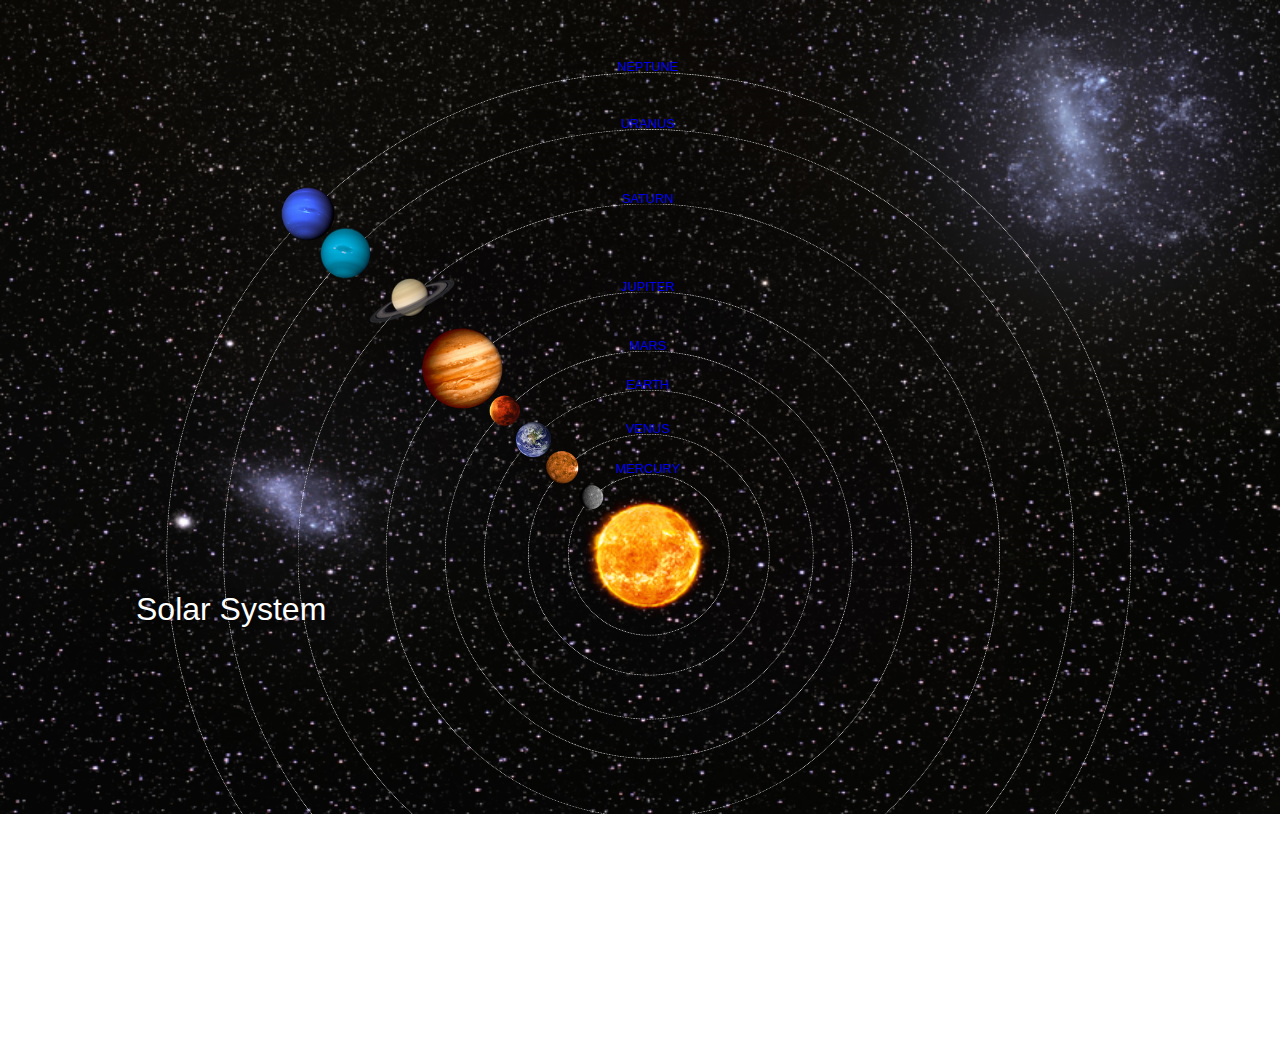
==== index.html @ 999a7844 "Created home page with images, html and css" ====
<!DOCTYPE html>
<html lang="en">
  <head>
    <meta charset="UTF-8" />
    <meta name="viewport" content="width=device-width, initial-scale=1.0" />
    <title>Solar System</title>
    <link rel="stylesheet" href="./styles.css" />
  </head>
  <body>
    <div class="container">
      <h1>Solar System</h1>
      <a href="#"
        ><img src="./solar-system/images/sun.png" class="sun" alt="The Sun"
      /></a>

      <div class="neptune-orbit orbit">
        <a href="#"
          ><img
            src="./solar-system/images/neptune.png"
            class="neptune planet"
            alt="Planet Neptune"
        /></a>
      </div>

      <div id="neptune-label" class="label-box">
        <a href="#">NEPTUNE</a>
      </div>

      <!-- Uranus -->

      <div class="uranus-orbit orbit">
        <a href="#"
          ><img
            src="./solar-system/images/uranus.png"
            class="uranus planet"
            alt="Planet Uranus"
        /></a>
      </div>

      <div id="uranus-label" class="label-box">
        <a href="#">URANUS</a>
      </div>

      <!-- Saturn -->

      <div class="saturn-orbit orbit">
        <a href="#"
          ><img
            src="./solar-system/images/saturn.png"
            class="saturn planet"
            alt="Planet Saturn"
        /></a>
      </div>

      <div id="saturn-label" class="label-box">
        <a href="#">SATURN</a>
      </div>

      <!-- Jupiter -->

      <div class="jupiter-orbit orbit">
        <a href="#"
          ><img
            src="./solar-system/images/jupiter.png"
            class="jupiter planet"
            alt="Planet Jupiter"
        /></a>
      </div>

      <div id="jupiter-label" class="label-box">
        <a href="#">JUPITER</a>
      </div>

      <!-- Mars -->

      <div class="mars-orbit orbit">
        <a href="#"
          ><img
            src="./solar-system/images/mars.png"
            class="mars planet"
            alt="Planet mars"
        /></a>
      </div>

      <div id="mars-label" class="label-box">
        <a href="#">MARS</a>
      </div>

      <!-- Earth -->

      <div class="earth-orbit orbit">
        <a href="#"
          ><img
            src="./solar-system/images/earth.png"
            class="earth planet"
            alt="Planet earth"
        /></a>
      </div>

      <div id="earth-label" class="label-box">
        <a href="#">EARTH</a>
      </div>

      <!-- Venus -->

      <div class="venus-orbit orbit">
        <a href="#"
          ><img
            src="./solar-system/images/venus.png"
            class="venus planet"
            alt="Planet venus"
        /></a>
      </div>

      <div id="venus-label" class="label-box">
        <a href="#">VENUS</a>
      </div>

      <!-- Mercury -->

      <div class="mercury-orbit orbit">
        <a href="#"
          ><img
            src="./solar-system/images/mercury.png"
            class="mercury planet"
            alt="Planet mercury"
        /></a>
      </div>

      <div id="mercury-label" class="label-box">
        <a href="#">MERCURY</a>
      </div>
    </div>
  </body>
</html>
---- styles.css ----
body {
  width: 100%;
  height: 100%;
  background: url("./solar-system/images/space.png") no-repeat;
  background-size: cover;
  overflow: hidden;
}

h1 {
  font-family: sans-serif;
  font-weight: 100;
  font-size: 40px;
  text-shadow: 0 0 10px #000;
  color: #fff;
}

.container {
  transform: scale(0.8, 0.8) translate(0, 700px);
}

/* Planets */

.orbit {
  position: absolute;
  border: 1px dotted #fff;
  border-radius: 50%;
  left: 50%;
}

.planet {
  z-index: 1000;
}

/* Sun */

.sun {
  position: absolute;
  z-index: 1000;
  width: 160px;
  bottom: 10px;
  left: 50%;
  margin-left: -80px;
}

/* Neptune */

.neptune {
  width: 66px;
  height: 66px;
  margin: 143px;
  animation: spin-right 4s linear infinite;
  -webkit-animation: spin-right 4s linear infinite;
}

.neptune-orbit {
  width: 1204px;
  height: 1204px;
  bottom: -512px;
  margin-left: -602px;
  animation: spin-left 10s linear infinite;
  -webkit-animation: spin-left 10s linear infinite;
}

#neptune-label {
  bottom: 692px;
}

/* Uranus*/

.uranus {
  width: 66px;
  height: 66px;
  margin: 120px;
  animation: spin-right 4s linear infinite;
  -webkit-animation: spin-right 4s linear infinite;
}

.uranus-orbit {
  width: 1062px;
  height: 1062px;
  bottom: -441px;
  margin-left: -531px;
  animation: spin-left 12s linear infinite;
  -webkit-animation: spin-left 12s linear infinite;
}

#uranus-label {
  bottom: 620px;
}

/* Saturn*/

.saturn {
  width: 110px;

  margin: 85px;

  animation: spin-right 6s linear infinite;
  -webkit-animation: spin-right 6s linear infinite;
}

.saturn-orbit {
  width: 876px;
  height: 876px;
  bottom: -348px;
  margin-left: -438px;
  animation: spin-left 10s linear infinite;
  -webkit-animation: spin-left 10s linear infinite;
}

#saturn-label {
  bottom: 527px;
}

/* Jupiter */

.jupiter {
  width: 100px;
  height: 100px;
  margin: 45px;
  animation: spin-right 10s linear infinite;
  -webkit-animation: spin-right 10s linear infinite;
}

.jupiter-orbit {
  width: 656px;
  height: 656px;
  bottom: -238px;
  margin-left: -328px;
  animation: spin-left 11s linear infinite;
  -webkit-animation: spin-left 11s linear infinite;
}

#jupiter-label {
  bottom: 417px;
}

/* Mars */

.mars {
  width: 38px;
  height: 38px;
  margin: 55px;
  animation: spin-right 3s linear infinite;
  -webkit-animation: spin-right 3s linear infinite;
}

.mars-orbit {
  width: 508px;
  height: 508px;
  bottom: -164px;
  margin-left: -254px;
  animation: spin-left 7s linear infinite;
  -webkit-animation: spin-left 7s linear infinite;
}

#mars-label {
  bottom: 343px;
}

/* Earth */

.earth {
  width: 50px;
  height: 50px;
  margin: 36px;
  animation: spin-right 3s linear infinite;
  -webkit-animation: spin-right 3s linear infinite;
}

.earth-orbit {
  width: 410px;
  height: 410px;
  bottom: -115px;
  margin-left: -205px;
  animation: spin-left 5s linear infinite;
  -webkit-animation: spin-left 5s linear infinite;
}

#earth-label {
  bottom: 294px;
}

/* Venus */

.venus {
  width: 50px;
  height: 50px;
  margin: 16px;
  animation: spin-right 6s linear infinite;
  -webkit-animation: spin-right 6s linear infinite;
}

.venus-orbit {
  width: 300px;
  height: 300px;
  bottom: -60px;
  margin-left: -150px;
  animation: spin-left 4s linear infinite;
  -webkit-animation: spin-left 4s linear infinite;
}

#venus-label {
  bottom: 239px;
}

/* Mercury */

.mercury {
  width: 40px;
  height: 40px;
  margin: 8px;
  animation: spin-right 2s linear infinite;
  -webkit-animation: spin-right 2s linear infinite;
}

.mercury-orbit {
  z-index: 1;
  width: 200px;
  height: 200px;
  bottom: -10px;
  margin-left: -100px;
  animation: spin-left 3s linear infinite;
  -webkit-animation: spin-left 3s linear infinite;
}

#mercury-label {
  bottom: 189px;
}

/* Label Box */

.label-box {
  position: absolute;
  width: 150px;
  left: 50%;
  margin-left: -75px;
  text-align: center;
  color: #fff;
  font-weight: 100;
  font-family: sans-serif;
}

.label-box a {
  text-decoration: none;
  padding: 0;
  margin: 0;
}

.label-box a:visited {
  color: #fff;
}

/* Animation */

@keyframes spin-left {
  100% {
    transform: rotate(-360deg);
    -webkit-transform: rotate(-360deg);
  }
}

@keyframes spin-right {
  100% {
    transform: rotate(360deg);
    -webkit-transform: rotate(360deg);
  }
}
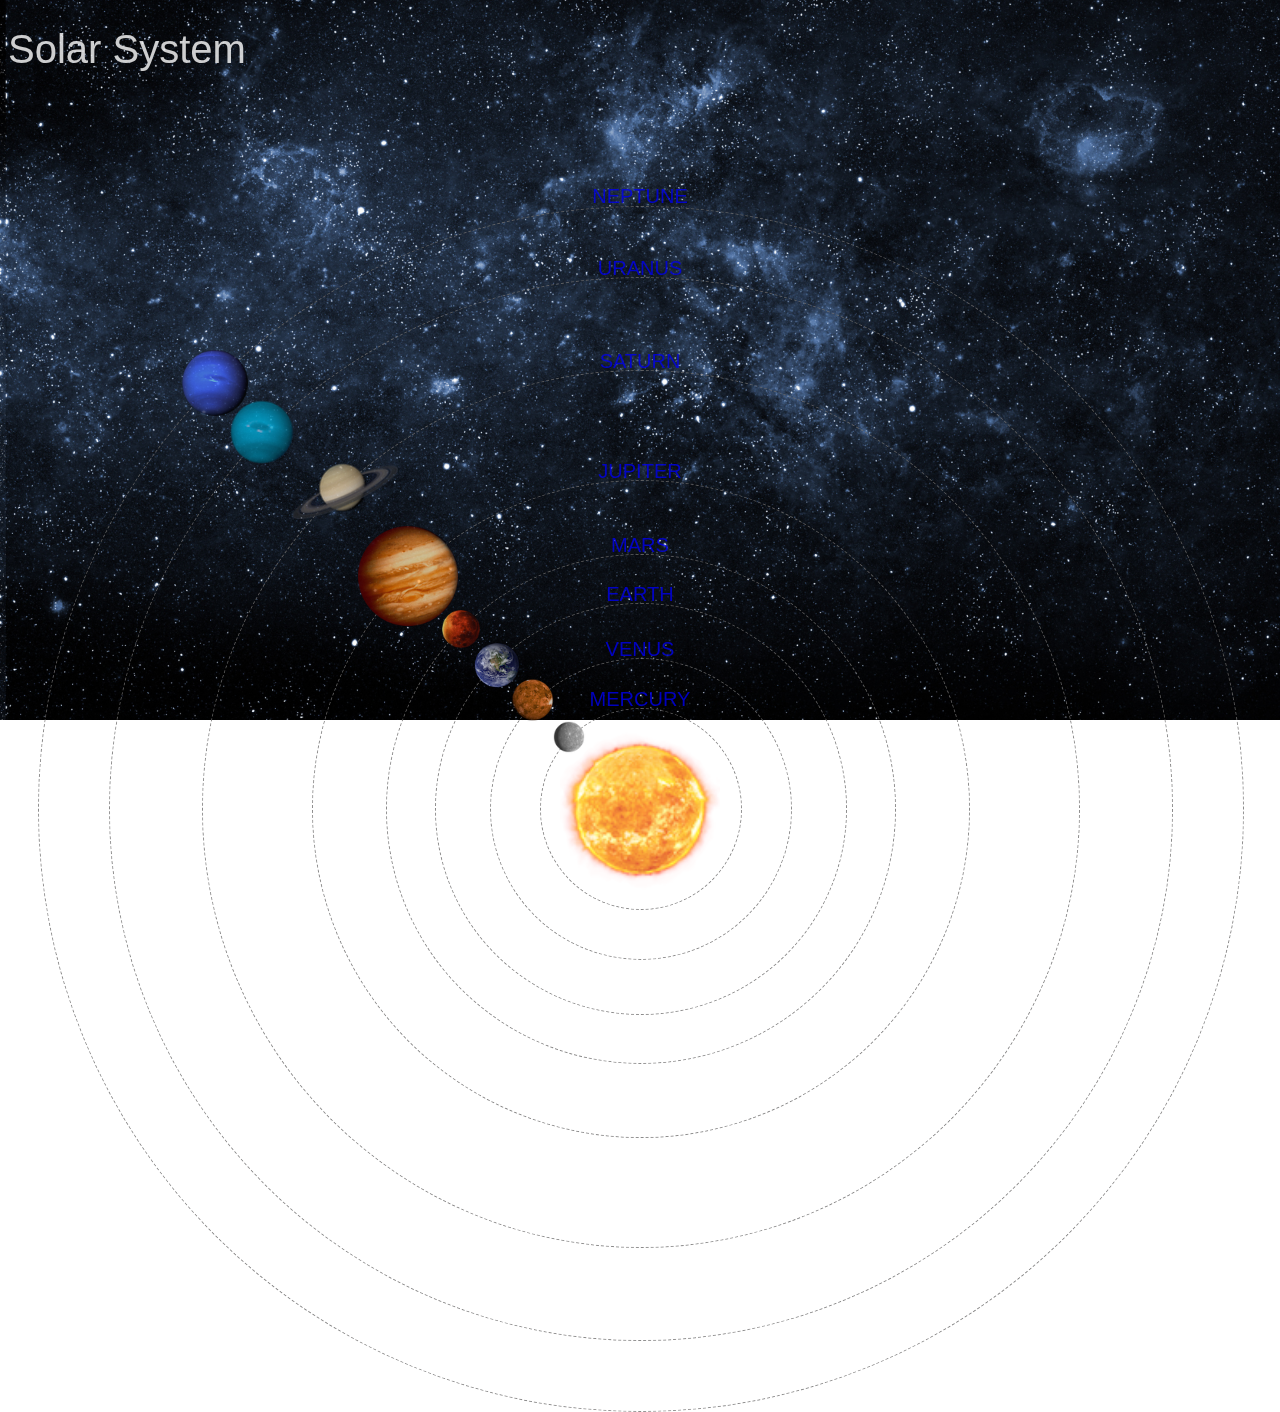
==== commit a7ba8c95: "Created links for each page" ====
--- a/index.html
+++ b/index.html
@@ -7,14 +7,14 @@
     <link rel="stylesheet" href="./styles.css" />
   </head>
   <body>
-    <div class="container">
+    <div class="main">
       <h1>Solar System</h1>
-      <a href="#"
+      <a href="./solar-system/pages/sun.html"
         ><img src="./solar-system/images/sun.png" class="sun" alt="The Sun"
       /></a>
 
       <div class="neptune-orbit orbit">
-        <a href="#"
+        <a href="./solar-system/pages/neptune.html"
           ><img
             src="./solar-system/images/neptune.png"
             class="neptune planet"
@@ -23,13 +23,13 @@
       </div>
 
       <div id="neptune-label" class="label-box">
-        <a href="#">NEPTUNE</a>
+        <a href="./solar-system/pages/neptune.html">NEPTUNE</a>
       </div>
 
       <!-- Uranus -->
 
       <div class="uranus-orbit orbit">
-        <a href="#"
+        <a href="./solar-system/pages/uranus.html"
           ><img
             src="./solar-system/images/uranus.png"
             class="uranus planet"
@@ -38,13 +38,13 @@
       </div>
 
       <div id="uranus-label" class="label-box">
-        <a href="#">URANUS</a>
+        <a href="./solar-system/pages/uranus.html">URANUS</a>
       </div>
 
       <!-- Saturn -->
 
       <div class="saturn-orbit orbit">
-        <a href="#"
+        <a href="./solar-system/pages/saturn.html"
           ><img
             src="./solar-system/images/saturn.png"
             class="saturn planet"
@@ -53,13 +53,13 @@
       </div>
 
       <div id="saturn-label" class="label-box">
-        <a href="#">SATURN</a>
+        <a href="./solar-system/pages/saturn.html">SATURN</a>
       </div>
 
       <!-- Jupiter -->
 
       <div class="jupiter-orbit orbit">
-        <a href="#"
+        <a href="./solar-system/pages/jupiter.html"
           ><img
             src="./solar-system/images/jupiter.png"
             class="jupiter planet"
@@ -68,13 +68,13 @@
       </div>
 
       <div id="jupiter-label" class="label-box">
-        <a href="#">JUPITER</a>
+        <a href="./solar-system/pages/jupiter.html">JUPITER</a>
       </div>
 
       <!-- Mars -->
 
       <div class="mars-orbit orbit">
-        <a href="#"
+        <a href="./solar-system/pages/mars.html"
           ><img
             src="./solar-system/images/mars.png"
             class="mars planet"
@@ -83,13 +83,13 @@
       </div>
 
       <div id="mars-label" class="label-box">
-        <a href="#">MARS</a>
+        <a href="./solar-system/pages/mars.html">MARS</a>
       </div>
 
       <!-- Earth -->
 
       <div class="earth-orbit orbit">
-        <a href="#"
+        <a href="./solar-system/pages/earth.html"
           ><img
             src="./solar-system/images/earth.png"
             class="earth planet"
@@ -98,13 +98,13 @@
       </div>
 
       <div id="earth-label" class="label-box">
-        <a href="#">EARTH</a>
+        <a href="./solar-system/pages/earth.html">EARTH</a>
       </div>
 
       <!-- Venus -->
 
       <div class="venus-orbit orbit">
-        <a href="#"
+        <a href="./solar-system/pages/venus.html"
           ><img
             src="./solar-system/images/venus.png"
             class="venus planet"
@@ -113,13 +113,13 @@
       </div>
 
       <div id="venus-label" class="label-box">
-        <a href="#">VENUS</a>
+        <a href="./solar-system/pages/venus.html">VENUS</a>
       </div>
 
       <!-- Mercury -->
 
       <div class="mercury-orbit orbit">
-        <a href="#"
+        <a href="./solar-system/pages/mercury.html"
           ><img
             src="./solar-system/images/mercury.png"
             class="mercury planet"
@@ -128,7 +128,7 @@
       </div>
 
       <div id="mercury-label" class="label-box">
-        <a href="#">MERCURY</a>
+        <a href="./solar-system/pages/mercury.html">MERCURY</a>
       </div>
     </div>
   </body>
--- a/styles.css
+++ b/styles.css
@@ -1,28 +1,24 @@
 body {
   width: 100%;
   height: 100%;
-  background: url("./solar-system/images/space.png") no-repeat;
+  background: url("./solar-system/images/space-bg.png") no-repeat;
   background-size: cover;
   overflow: hidden;
+  opacity: 0.8;
 }
 
 h1 {
   font-family: sans-serif;
   font-weight: 100;
   font-size: 40px;
-  text-shadow: 0 0 10px #000;
   color: #fff;
-}
-
-.container {
-  transform: scale(0.8, 0.8) translate(0, 700px);
 }
 
 /* Planets */
 
 .orbit {
   position: absolute;
-  border: 1px dotted #fff;
+  border: 1px dashed #6e6d6d;
   border-radius: 50%;
   left: 50%;
 }
@@ -40,6 +36,8 @@
   bottom: 10px;
   left: 50%;
   margin-left: -80px;
+  animation: spin-right 25s linear infinite;
+  -webkit-animation: spin-right 25s linear infinite;
 }
 
 /* Neptune */
@@ -48,8 +46,8 @@
   width: 66px;
   height: 66px;
   margin: 143px;
-  animation: spin-right 4s linear infinite;
-  -webkit-animation: spin-right 4s linear infinite;
+  animation: spin-right 5s linear infinite;
+  -webkit-animation: spin-right 5s linear infinite;
 }
 
 .neptune-orbit {
@@ -57,8 +55,8 @@
   height: 1204px;
   bottom: -512px;
   margin-left: -602px;
-  animation: spin-left 10s linear infinite;
-  -webkit-animation: spin-left 10s linear infinite;
+  animation: spin-left 15s linear infinite;
+  -webkit-animation: spin-left 15s linear infinite;
 }
 
 #neptune-label {
@@ -71,8 +69,8 @@
   width: 66px;
   height: 66px;
   margin: 120px;
-  animation: spin-right 4s linear infinite;
-  -webkit-animation: spin-right 4s linear infinite;
+  animation: spin-right 5s linear infinite;
+  -webkit-animation: spin-right 5s linear infinite;
 }
 
 .uranus-orbit {
@@ -80,8 +78,8 @@
   height: 1062px;
   bottom: -441px;
   margin-left: -531px;
-  animation: spin-left 12s linear infinite;
-  -webkit-animation: spin-left 12s linear infinite;
+  animation: spin-left 18s linear infinite;
+  -webkit-animation: spin-left 18s linear infinite;
 }
 
 #uranus-label {
@@ -95,8 +93,8 @@
 
   margin: 85px;
 
-  animation: spin-right 6s linear infinite;
-  -webkit-animation: spin-right 6s linear infinite;
+  animation: spin-right 5s linear infinite;
+  -webkit-animation: spin-right 5s linear infinite;
 }
 
 .saturn-orbit {
@@ -104,8 +102,8 @@
   height: 876px;
   bottom: -348px;
   margin-left: -438px;
-  animation: spin-left 10s linear infinite;
-  -webkit-animation: spin-left 10s linear infinite;
+  animation: spin-left 20s linear infinite;
+  -webkit-animation: spin-left 20s linear infinite;
 }
 
 #saturn-label {
@@ -118,8 +116,8 @@
   width: 100px;
   height: 100px;
   margin: 45px;
-  animation: spin-right 10s linear infinite;
-  -webkit-animation: spin-right 10s linear infinite;
+  animation: spin-right 5s linear infinite;
+  -webkit-animation: spin-right 5s linear infinite;
 }
 
 .jupiter-orbit {
@@ -127,8 +125,8 @@
   height: 656px;
   bottom: -238px;
   margin-left: -328px;
-  animation: spin-left 11s linear infinite;
-  -webkit-animation: spin-left 11s linear infinite;
+  animation: spin-left 22s linear infinite;
+  -webkit-animation: spin-left 22s linear infinite;
 }
 
 #jupiter-label {
@@ -141,8 +139,8 @@
   width: 38px;
   height: 38px;
   margin: 55px;
-  animation: spin-right 3s linear infinite;
-  -webkit-animation: spin-right 3s linear infinite;
+  animation: spin-right 5s linear infinite;
+  -webkit-animation: spin-right 5s linear infinite;
 }
 
 .mars-orbit {
@@ -150,8 +148,8 @@
   height: 508px;
   bottom: -164px;
   margin-left: -254px;
-  animation: spin-left 7s linear infinite;
-  -webkit-animation: spin-left 7s linear infinite;
+  animation: spin-left 15s linear infinite;
+  -webkit-animation: spin-left 15s linear infinite;
 }
 
 #mars-label {
@@ -164,8 +162,8 @@
   width: 50px;
   height: 50px;
   margin: 36px;
-  animation: spin-right 3s linear infinite;
-  -webkit-animation: spin-right 3s linear infinite;
+  animation: spin-right 5s linear infinite;
+  -webkit-animation: spin-right 5s linear infinite;
 }
 
 .earth-orbit {
@@ -173,8 +171,8 @@
   height: 410px;
   bottom: -115px;
   margin-left: -205px;
-  animation: spin-left 5s linear infinite;
-  -webkit-animation: spin-left 5s linear infinite;
+  animation: spin-left 17s linear infinite;
+  -webkit-animation: spin-left 17s linear infinite;
 }
 
 #earth-label {
@@ -187,8 +185,8 @@
   width: 50px;
   height: 50px;
   margin: 16px;
-  animation: spin-right 6s linear infinite;
-  -webkit-animation: spin-right 6s linear infinite;
+  animation: spin-right 5s linear infinite;
+  -webkit-animation: spin-right 5s linear infinite;
 }
 
 .venus-orbit {
@@ -196,8 +194,8 @@
   height: 300px;
   bottom: -60px;
   margin-left: -150px;
-  animation: spin-left 4s linear infinite;
-  -webkit-animation: spin-left 4s linear infinite;
+  animation: spin-left 19s linear infinite;
+  -webkit-animation: spin-left 19s linear infinite;
 }
 
 #venus-label {
@@ -210,18 +208,17 @@
   width: 40px;
   height: 40px;
   margin: 8px;
-  animation: spin-right 2s linear infinite;
-  -webkit-animation: spin-right 2s linear infinite;
+  animation: spin-right 5s linear infinite;
+  -webkit-animation: spin-right 5s linear infinite;
 }
 
 .mercury-orbit {
-  z-index: 1;
   width: 200px;
   height: 200px;
   bottom: -10px;
   margin-left: -100px;
-  animation: spin-left 3s linear infinite;
-  -webkit-animation: spin-left 3s linear infinite;
+  animation: spin-left 21s linear infinite;
+  -webkit-animation: spin-left 21s linear infinite;
 }
 
 #mercury-label {
@@ -242,13 +239,19 @@
 }
 
 .label-box a {
+  display: block;
   text-decoration: none;
+  font-size: 20px;
   padding: 0;
   margin: 0;
 }
 
-.label-box a:visited {
-  color: #fff;
+.label-box a:hover {
+  transform: scale(1.5);
+}
+
+div.label-box a:visited {
+  color: #fff !important;
 }
 
 /* Animation */
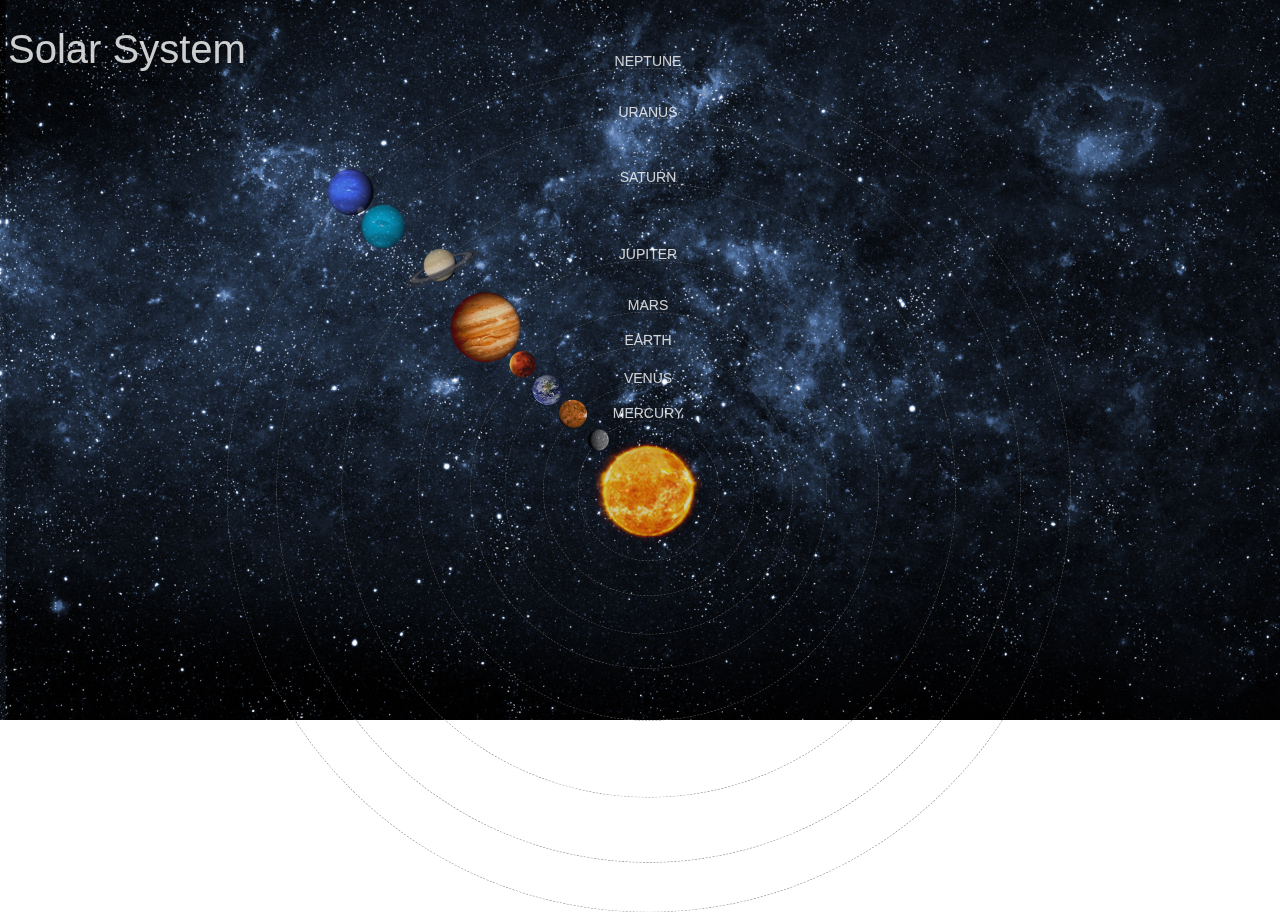
==== commit 50d39250: "Moved h1 out of main div on the home page" ====
--- a/index.html
+++ b/index.html
@@ -7,8 +7,8 @@
     <link rel="stylesheet" href="./styles.css" />
   </head>
   <body>
+    <h1>Solar System</h1>
     <div class="main">
-      <h1>Solar System</h1>
       <a href="./solar-system/pages/sun.html"
         ><img src="./solar-system/images/sun.png" class="sun" alt="The Sun"
       /></a>
--- a/styles.css
+++ b/styles.css
@@ -12,6 +12,10 @@
   font-weight: 100;
   font-size: 40px;
   color: #fff;
+}
+
+.main {
+  transform: scale(0.7, 0.7) translate(0, 650px);
 }
 
 /* Planets */
@@ -244,13 +248,14 @@
   font-size: 20px;
   padding: 0;
   margin: 0;
+  color: #fff;
 }
 
 .label-box a:hover {
   transform: scale(1.5);
 }
 
-div.label-box a:visited {
+.label-box a:visited {
   color: #fff !important;
 }
 
